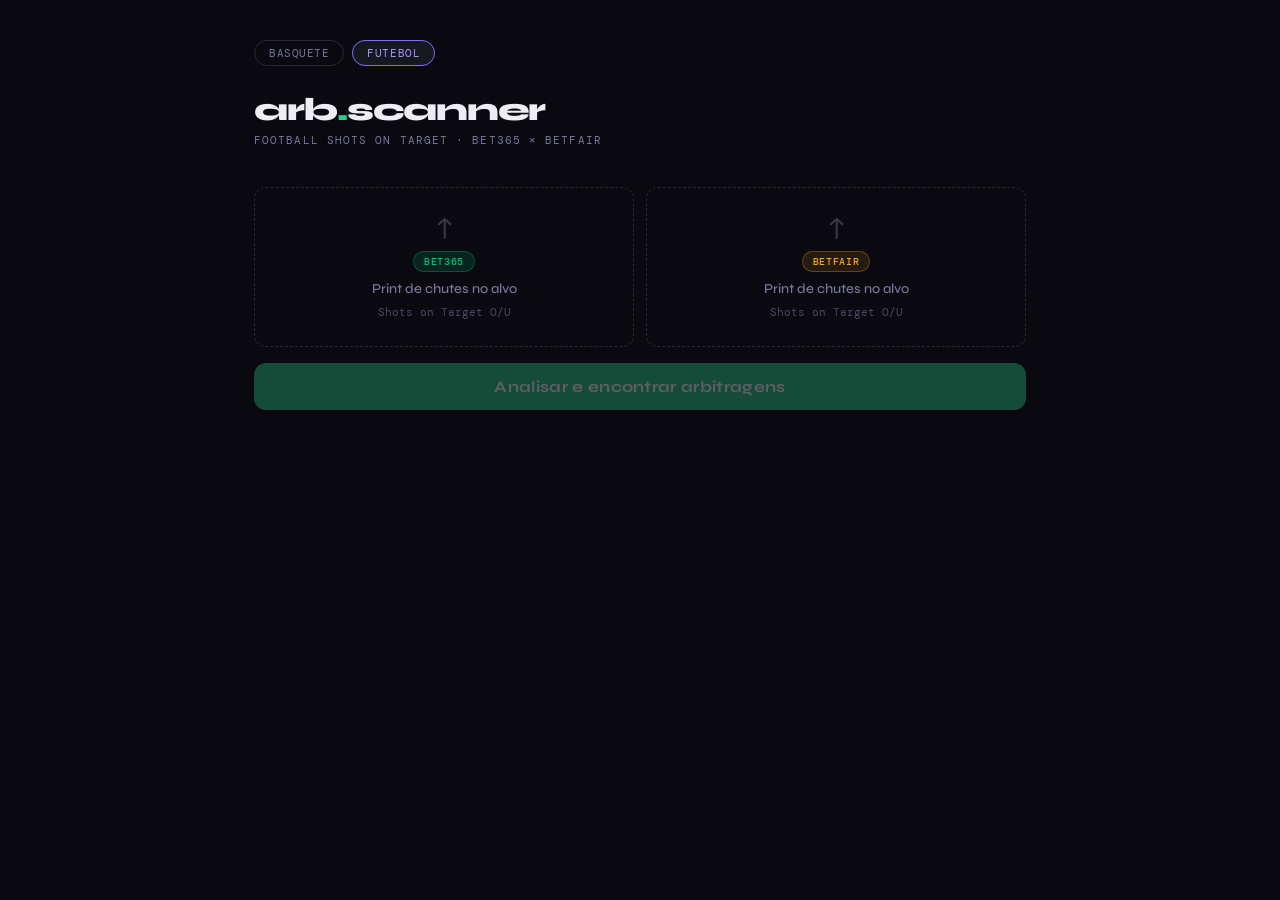
==== futebol.html @ d9d516a5 "football added" ====
<!DOCTYPE html>
<html lang="pt-BR">

<head>
    <meta charset="UTF-8">
    <meta name="viewport" content="width=device-width, initial-scale=1.0">
    <title>Arb Scanner — Futebol</title>
    <link
        href="https://fonts.googleapis.com/css2?family=DM+Mono:wght@400;500&family=Syne:wght@400;500;700;800&display=swap"
        rel="stylesheet">
    <style>
        :root {
            --bg: #09090f;
            --s1: #111118;
            --s2: #17171f;
            --s3: #1e1e28;
            --border: rgba(255, 255, 255, 0.07);
            --border2: rgba(255, 255, 255, 0.13);
            --text: #ededf5;
            --muted: #7878a0;
            --hint: #4a4a68;
            --purple: #7c6fff;
            --purple2: #a89aff;
            --green: #2dca8a;
            --green-bg: rgba(45, 202, 138, 0.07);
            --green-bd: rgba(45, 202, 138, 0.22);
            --red: #ff5566;
            --red-bg: rgba(255, 85, 102, 0.07);
            --red-bd: rgba(255, 85, 102, 0.22);
            --b365: #00c27a;
            --bf: #f5a623;
            --r: 12px;
            --r-sm: 8px;
        }

        * {
            box-sizing: border-box;
            margin: 0;
            padding: 0;
        }

        body {
            background: var(--bg);
            color: var(--text);
            font-family: 'Syne', sans-serif;
            min-height: 100vh;
        }

        body::before {
            content: '';
            position: fixed;
            inset: 0;
            background-image: linear-gradient(rgba(124, 111, 255, 0.025) 1px, transparent 1px), linear-gradient(90deg, rgba(124, 111, 255, 0.025) 1px, transparent 1px);
            background-size: 44px 44px;
            pointer-events: none;
            z-index: 0;
        }

        .wrap {
            max-width: 820px;
            margin: 0 auto;
            padding: 2.5rem 1.5rem 5rem;
            position: relative;
            z-index: 1;
        }

        header {
            margin-bottom: 2.5rem;
        }

        .nav {
            display: flex;
            gap: 8px;
            margin-bottom: 1.5rem;
        }

        .nav a {
            font-family: 'DM Mono', monospace;
            font-size: 0.68rem;
            padding: 5px 14px;
            border-radius: 99px;
            border: 1px solid var(--border2);
            color: var(--muted);
            text-decoration: none;
            letter-spacing: 0.05em;
            text-transform: uppercase;
            transition: all 0.15s;
        }

        .nav a:hover {
            border-color: rgba(255, 255, 255, 0.2);
            color: var(--text);
        }

        .nav a.active {
            background: var(--s2);
            border-color: var(--purple);
            color: var(--purple2);
        }

        .logo {
            font-size: 2rem;
            font-weight: 800;
            letter-spacing: -0.04em;
        }

        .logo em {
            color: #2dca8a;
            font-style: normal;
        }

        .logo-sub {
            font-family: 'DM Mono', monospace;
            font-size: 0.68rem;
            color: var(--muted);
            letter-spacing: 0.1em;
            text-transform: uppercase;
            margin-top: 4px;
        }

        .upload-section {
            display: grid;
            grid-template-columns: 1fr 1fr;
            gap: 12px;
            margin-bottom: 1rem;
        }

        .dz {
            border: 1.5px dashed var(--border2);
            border-radius: var(--r);
            padding: 1.5rem 1rem;
            text-align: center;
            cursor: pointer;
            min-height: 160px;
            display: flex;
            flex-direction: column;
            align-items: center;
            justify-content: center;
            gap: 8px;
            transition: all 0.15s;
        }

        .dz:hover {
            background: rgba(255, 255, 255, 0.02);
        }

        .dz.ready.b365z {
            border-style: solid;
            border-color: rgba(0, 194, 122, 0.4);
            background: rgba(0, 194, 122, 0.04);
        }

        .dz.ready.bfz {
            border-style: solid;
            border-color: rgba(245, 166, 35, 0.4);
            background: rgba(245, 166, 35, 0.04);
        }

        .dz input {
            display: none;
        }

        .dz-pill {
            font-family: 'DM Mono', monospace;
            font-size: 0.65rem;
            font-weight: 500;
            padding: 3px 10px;
            border-radius: 99px;
            letter-spacing: 0.06em;
            text-transform: uppercase;
        }

        .b365-pill {
            background: rgba(0, 194, 122, 0.15);
            color: var(--b365);
            border: 1px solid rgba(0, 194, 122, 0.3);
        }

        .bf-pill {
            background: rgba(245, 166, 35, 0.12);
            color: var(--bf);
            border: 1px solid rgba(245, 166, 35, 0.3);
        }

        .dz-lbl {
            font-size: 0.85rem;
            color: var(--muted);
            font-weight: 500;
        }

        .dz-sub {
            font-family: 'DM Mono', monospace;
            font-size: 0.68rem;
            color: var(--hint);
        }

        .dz-prev {
            width: 100%;
            max-height: 75px;
            object-fit: cover;
            border-radius: 6px;
            margin-top: 4px;
            opacity: 0.75;
        }

        .scan-btn {
            width: 100%;
            padding: 14px;
            background: #2dca8a;
            color: white;
            border: none;
            border-radius: var(--r);
            font-family: 'Syne', sans-serif;
            font-size: 1rem;
            font-weight: 700;
            cursor: pointer;
            transition: opacity 0.15s;
            margin-bottom: 1.5rem;
            letter-spacing: 0.02em;
        }

        .scan-btn:disabled {
            opacity: 0.35;
            cursor: not-allowed;
        }

        .scan-btn:hover:not(:disabled) {
            opacity: 0.88;
        }

        .status {
            border-radius: var(--r-sm);
            padding: 10px 16px;
            font-family: 'DM Mono', monospace;
            font-size: 0.78rem;
            margin-bottom: 1.5rem;
            display: flex;
            align-items: center;
            gap: 10px;
        }

        .status.loading {
            background: rgba(124, 111, 255, 0.1);
            border: 1px solid rgba(124, 111, 255, 0.2);
            color: var(--purple2);
        }

        .status.error {
            background: var(--red-bg);
            border: 1px solid var(--red-bd);
            color: var(--red);
        }

        .status.ok {
            background: var(--green-bg);
            border: 1px solid var(--green-bd);
            color: var(--green);
        }

        .spin {
            width: 14px;
            height: 14px;
            border: 2px solid rgba(124, 111, 255, 0.3);
            border-top-color: var(--purple);
            border-radius: 50%;
            animation: sp 0.7s linear infinite;
            flex-shrink: 0;
        }

        @keyframes sp {
            to {
                transform: rotate(360deg);
            }
        }

        .summary {
            display: grid;
            grid-template-columns: repeat(3, 1fr);
            gap: 10px;
            margin-bottom: 1.5rem;
        }

        .sm {
            background: var(--s1);
            border: 1px solid var(--border);
            border-radius: var(--r);
            padding: 1rem 1.25rem;
        }

        .sm-lbl {
            font-family: 'DM Mono', monospace;
            font-size: 0.62rem;
            color: var(--muted);
            letter-spacing: 0.07em;
            text-transform: uppercase;
            margin-bottom: 6px;
        }

        .sm-val {
            font-size: 1.75rem;
            font-weight: 800;
            letter-spacing: -0.03em;
        }

        .sm-val.g {
            color: var(--green);
        }

        .filters {
            display: flex;
            gap: 6px;
            margin-bottom: 1rem;
            flex-wrap: wrap;
        }

        .fb {
            font-family: 'DM Mono', monospace;
            font-size: 0.68rem;
            padding: 5px 12px;
            border-radius: 99px;
            border: 1px solid var(--border2);
            background: transparent;
            color: var(--muted);
            cursor: pointer;
            letter-spacing: 0.05em;
            text-transform: uppercase;
            transition: all 0.15s;
        }

        .fb:hover {
            border-color: rgba(255, 255, 255, 0.2);
            color: var(--text);
        }

        .fb.on {
            background: var(--s2);
            border-color: var(--purple);
            color: var(--purple2);
        }

        .pc {
            background: var(--s1);
            border: 1px solid var(--border);
            border-radius: var(--r);
            padding: 1.25rem;
            margin-bottom: 10px;
            animation: fu 0.3s ease both;
        }

        .pc.arb {
            border-color: var(--green-bd);
            background: linear-gradient(135deg, var(--s1), rgba(45, 202, 138, 0.03));
        }

        @keyframes fu {
            from {
                opacity: 0;
                transform: translateY(8px);
            }

            to {
                opacity: 1;
                transform: translateY(0);
            }
        }

        .pc-top {
            display: flex;
            align-items: center;
            gap: 12px;
            margin-bottom: 1rem;
        }

        .av {
            width: 38px;
            height: 38px;
            border-radius: 50%;
            background: var(--s3);
            border: 1px solid var(--border2);
            display: flex;
            align-items: center;
            justify-content: center;
            font-family: 'DM Mono', monospace;
            font-size: 0.68rem;
            font-weight: 700;
            color: var(--muted);
            flex-shrink: 0;
        }

        .pc-name {
            font-size: 0.95rem;
            font-weight: 700;
        }

        .pc-meta {
            font-family: 'DM Mono', monospace;
            font-size: 0.62rem;
            color: var(--muted);
            margin-top: 2px;
            letter-spacing: 0.04em;
        }

        .arb-badge {
            margin-left: auto;
            font-family: 'DM Mono', monospace;
            font-size: 0.62rem;
            font-weight: 500;
            padding: 4px 12px;
            border-radius: 99px;
            background: var(--green-bg);
            color: var(--green);
            border: 1px solid var(--green-bd);
            letter-spacing: 0.06em;
            text-transform: uppercase;
            white-space: nowrap;
        }

        .og {
            display: grid;
            grid-template-columns: 1fr 1fr;
            gap: 8px;
            margin-bottom: 10px;
        }

        .ob {
            background: var(--s2);
            border: 1px solid var(--border);
            border-radius: var(--r-sm);
            padding: 10px 12px;
        }

        .ob-src {
            font-family: 'DM Mono', monospace;
            font-size: 0.62rem;
            letter-spacing: 0.08em;
            text-transform: uppercase;
            margin-bottom: 8px;
            padding-bottom: 6px;
            border-bottom: 1px solid var(--border);
        }

        .ob-src.b {
            color: var(--b365);
        }

        .ob-src.f {
            color: var(--bf);
        }

        .ob-row {
            display: flex;
            justify-content: space-between;
            padding: 3px 0;
        }

        .ob-lbl {
            font-size: 0.75rem;
            color: var(--muted);
        }

        .ob-v {
            font-family: 'DM Mono', monospace;
            font-size: 0.88rem;
            font-weight: 500;
            color: var(--text);
        }

        .ob-v.best {
            color: var(--green);
        }

        .ms {
            display: flex;
            justify-content: space-between;
            align-items: center;
            padding: 8px 12px;
            border-radius: var(--r-sm);
            margin-bottom: 8px;
            font-family: 'DM Mono', monospace;
            font-size: 0.73rem;
        }

        .ms.y {
            background: var(--green-bg);
            border: 1px solid var(--green-bd);
            color: var(--green);
        }

        .ms.n {
            background: var(--s2);
            border: 1px solid var(--border);
            color: var(--muted);
        }

        .ms-v {
            font-weight: 500;
            font-size: 0.85rem;
        }

        .sb {
            background: rgba(45, 202, 138, 0.05);
            border: 1px solid var(--green-bd);
            border-radius: var(--r-sm);
            padding: 12px 14px;
        }

        .sb-t {
            font-family: 'DM Mono', monospace;
            font-size: 0.62rem;
            color: var(--green);
            letter-spacing: 0.07em;
            text-transform: uppercase;
            margin-bottom: 10px;
        }

        .sb-row {
            display: flex;
            align-items: center;
            gap: 10px;
        }

        .sb-row label {
            font-family: 'DM Mono', monospace;
            font-size: 0.72rem;
            color: var(--green);
            white-space: nowrap;
        }

        .sb-inp {
            width: 100px;
            background: rgba(0, 0, 0, 0.3);
            border: 1px solid var(--green-bd);
            border-radius: 6px;
            padding: 7px 10px;
            color: var(--text);
            font-family: 'DM Mono', monospace;
            font-size: 0.85rem;
            outline: none;
        }

        .sb-inp:focus {
            border-color: var(--green);
        }

        .sr {
            display: grid;
            grid-template-columns: repeat(3, 1fr);
            gap: 6px;
            margin-top: 10px;
        }

        .sri {
            background: rgba(0, 0, 0, 0.25);
            border-radius: 6px;
            padding: 8px 10px;
            text-align: center;
        }

        .sri-l {
            font-family: 'DM Mono', monospace;
            font-size: 0.58rem;
            color: rgba(45, 202, 138, 0.6);
            letter-spacing: 0.05em;
            text-transform: uppercase;
            margin-bottom: 4px;
        }

        .sri-v {
            font-family: 'DM Mono', monospace;
            font-size: 0.9rem;
            font-weight: 500;
            color: var(--green);
        }

        .no-data {
            font-family: 'DM Mono', monospace;
            font-size: 0.7rem;
            color: var(--muted);
            padding: 4px 0;
        }

        .reset-btn {
            width: 100%;
            padding: 11px;
            background: transparent;
            border: 1px solid var(--border2);
            border-radius: var(--r);
            color: var(--muted);
            font-family: 'Syne', sans-serif;
            font-size: 0.85rem;
            font-weight: 500;
            cursor: pointer;
            transition: all 0.2s;
            margin-top: 1rem;
        }

        .reset-btn:hover {
            border-color: rgba(255, 255, 255, 0.2);
            color: var(--text);
        }

        @media(max-width:560px) {
            .upload-section {
                grid-template-columns: 1fr;
            }

            .summary {
                grid-template-columns: 1fr 1fr;
            }

            .og {
                grid-template-columns: 1fr;
            }
        }
    </style>
</head>

<body>
    <div class="wrap">
        <header>
            <div class="nav">
                <a href="/index.html">Basquete</a>
                <a href="/futebol.html" class="active">Futebol</a>
            </div>
            <div class="logo">arb<em>.</em>scanner</div>
            <div class="logo-sub">Football shots on target · Bet365 × Betfair</div>
        </header>

        <div class="upload-section">
            <div class="dz b365z" id="dz-b365" onclick="document.getElementById('i-b365').click()">
                <input type="file" id="i-b365" accept="image/*" onchange="loadImg('b365',this)">
                <div style="font-size:1.8rem;opacity:0.2;line-height:1;">↑</div>
                <span class="dz-pill b365-pill">Bet365</span>
                <span class="dz-lbl" id="l-b365">Print de chutes no alvo</span>
                <span class="dz-sub">Shots on Target O/U</span>
            </div>
            <div class="dz bfz" id="dz-bf" onclick="document.getElementById('i-bf').click()">
                <input type="file" id="i-bf" accept="image/*" onchange="loadImg('bf',this)">
                <div style="font-size:1.8rem;opacity:0.2;line-height:1;">↑</div>
                <span class="dz-pill bf-pill">Betfair</span>
                <span class="dz-lbl" id="l-bf">Print de chutes no alvo</span>
                <span class="dz-sub">Shots on Target O/U</span>
            </div>
        </div>

        <button class="scan-btn" id="scanBtn" onclick="scan()" disabled>Analisar e encontrar arbitragens</button>
        <div id="statusArea"></div>
        <div id="resultsArea"></div>
    </div>

    <script>
        const imgs = { b365: null, bf: null };
        let players = [], activeFilter = 'all';

        function loadImg(casa, input) {
            const file = input.files[0];
            if (!file) return;
            const reader = new FileReader();
            reader.onload = e => {
                imgs[casa] = { data: e.target.result, mime: file.type || 'image/png' };
                const dz = document.getElementById('dz-' + casa);
                dz.classList.add('ready');
                document.getElementById('l-' + casa).textContent = file.name.length > 22 ? file.name.slice(0, 20) + '...' : file.name;
                const old = dz.querySelector('.dz-prev'); if (old) old.remove();
                const img = document.createElement('img'); img.className = 'dz-prev'; img.src = e.target.result;
                dz.appendChild(img); checkReady();
            };
            reader.readAsDataURL(file);
        }

        function checkReady() {
            document.getElementById('scanBtn').disabled = !(imgs.b365 && imgs.bf);
        }

        function b64(d) { return d.split(',')[1]; }

        function setStatus(type, msg) {
            const icon = type === 'loading' ? '<div class="spin"></div>' : `<span>${type === 'ok' ? '✓' : '✕'}</span>`;
            document.getElementById('statusArea').innerHTML = `<div class="status ${type}">${icon}<span>${msg}</span></div>`;
        }

        async function scan() {
            document.getElementById('scanBtn').disabled = true;
            document.getElementById('resultsArea').innerHTML = '';
            setStatus('loading', 'IA analisando os prints — aguarde...');
            try {
                const res = await fetch('/api/scan-football', {
                    method: 'POST',
                    headers: { 'Content-Type': 'application/json' },
                    body: JSON.stringify({
                        b365Image: b64(imgs.b365.data), b365Mime: imgs.b365.mime,
                        bfImage: b64(imgs.bf.data), bfMime: imgs.bf.mime
                    })
                });
                const data = await res.json();
                if (data.error) throw new Error(data.error);
                players = data.players.filter(p => p && p.name);
                const arbN = players.filter(p => calcArb(p)?.isArb).length;
                setStatus('ok', `${players.length} jogadores · ${arbN} arbitragem${arbN !== 1 ? 's' : ''} encontrada${arbN !== 1 ? 's' : ''}`);
                renderAll();
            } catch (e) {
                setStatus('error', 'Erro: ' + e.message);
                document.getElementById('scanBtn').disabled = false;
            }
        }

        function calcArb(p) {
            if (!p || !p.b365over || !p.b365under || !p.bfover || !p.bfunder) return null;
            const bo = Math.max(p.b365over, p.bfover);
            const bu = Math.max(p.b365under, p.bfunder);
            const m = 1 / bo + 1 / bu;
            return {
                bo, bu, m,
                oc: p.b365over >= p.bfover ? 'Bet365' : 'Betfair',
                uc: p.b365under >= p.bfunder ? 'Bet365' : 'Betfair',
                isArb: m < 1, pct: ((1 - m) * 100).toFixed(2), mpct: (m * 100).toFixed(1)
            };
        }

        function setFilter(f, btn) {
            activeFilter = f;
            document.querySelectorAll('.fb').forEach(b => b.classList.remove('on'));
            btn.classList.add('on'); renderList();
        }

        function renderAll() {
            const arbs = players.filter(p => calcArb(p)?.isArb);
            const best = arbs.length ? arbs.reduce((a, b) => { const ca = calcArb(a), cb = calcArb(b); if (!ca) return b; if (!cb) return a; return ca.m < cb.m ? a : b; }) : null;
            document.getElementById('resultsArea').innerHTML = `
    <div class="summary">
      <div class="sm"><div class="sm-lbl">Jogadores</div><div class="sm-val">${players.length}</div></div>
      <div class="sm"><div class="sm-lbl">Arbitragens</div><div class="sm-val g">${arbs.length}</div></div>
      <div class="sm"><div class="sm-lbl">Melhor</div><div class="sm-val" style="font-size:1.1rem;padding-top:6px;">${best ? best.name.split(' ').slice(-1)[0] : '—'}</div></div>
    </div>
    <div class="filters">
      <button class="fb on" onclick="setFilter('all',this)">Todos</button>
      <button class="fb" onclick="setFilter('arb',this)">Só arb</button>
    </div>
    <div id="plist"></div>
    <button class="reset-btn" onclick="resetAll()">↺ Novo scan</button>`;
            renderList();
        }

        function renderList() {
            const list = players.filter(p => {
                if (!p) return false;
                if (activeFilter === 'arb') return calcArb(p)?.isArb;
                return true;
            });
            window._L = list;
            document.getElementById('plist').innerHTML = list.map((p, i) => card(p, i)).join('');
            list.forEach((p, i) => { if (calcArb(p)?.isArb) updStake(i, 200); });
        }

        function card(p, i) {
            if (!p) return '';
            const a = calcArb(p);
            const ini = (p.name || '??').split(' ').map(w => w[0]).join('').slice(0, 2).toUpperCase();
            const noData = !p.bfover || !p.b365over;
            let body = noData
                ? `<div class="no-data">Betfair sem odds para este jogador — rola a página e manda novo print.</div>`
                : `<div class="og">
        <div class="ob"><div class="ob-src b">Bet365</div>
          <div class="ob-row"><span class="ob-lbl">Over ${p.linha}</span><span class="ob-v ${p.b365over >= (p.bfover || 0) ? 'best' : ''}">${p.b365over?.toFixed(2)}</span></div>
          <div class="ob-row"><span class="ob-lbl">Under ${p.linha}</span><span class="ob-v ${p.b365under >= (p.bfunder || 0) ? 'best' : ''}">${p.b365under?.toFixed(2)}</span></div>
        </div>
        <div class="ob"><div class="ob-src f">Betfair</div>
          <div class="ob-row"><span class="ob-lbl">Over ${p.linha}</span><span class="ob-v ${(p.bfover || 0) > p.b365over ? 'best' : ''}">${p.bfover?.toFixed(2) ?? '—'}</span></div>
          <div class="ob-row"><span class="ob-lbl">Under ${p.linha}</span><span class="ob-v ${(p.bfunder || 0) > p.b365under ? 'best' : ''}">${p.bfunder?.toFixed(2) ?? '—'}</span></div>
        </div>
      </div>
      <div class="ms ${a && a.isArb ? 'y' : 'n'}">
        <span>${a && a.isArb ? `✓ Arb ${a.pct}% — over ${a.oc} · under ${a.uc}` : `✗ Sem arb · margem ${a ? a.mpct : '—'}%`}</span>
        <span class="ms-v">${a ? a.mpct : '—'}%</span>
      </div>
      ${a && a.isArb ? `<div class="sb">
        <div class="sb-t">Quanto apostar</div>
        <div class="sb-row"><label>Total R$</label>
          <input class="sb-inp" type="number" value="200" min="10" step="10" id="si${i}" oninput="updStake(${i},this.value)"/>
        </div>
        <div class="sr" id="sr${i}"></div>
      </div>`: ''}`;
            return `<div class="pc ${a && a.isArb ? 'arb' : ''}" style="animation-delay:${i * 0.04}s">
    <div class="pc-top">
      <div class="av">${ini}</div>
      <div>
        <div class="pc-name">${p.name || '?'}</div>
        <div class="pc-meta">${p.team || ''} · ${p.league || ''} · ${p.linha || '?'} SOT</div>
      </div>
      ${a && a.isArb ? '<span class="arb-badge">arb found</span>' : ''}
    </div>${body}</div>`;
        }

        function updStake(i, total) {
            const p = window._L?.[i]; if (!p) return;
            const a = calcArb(p); if (!a || !a.isArb) return;
            const t = parseFloat(total) || 200;
            const s1 = t * (1 / a.bo) / a.m, s2 = t - s1;
            const r1 = s1 * a.bo - t, r2 = s2 * a.bu - t;
            const el = document.getElementById('sr' + i); if (!el) return;
            el.innerHTML = `
    <div class="sri"><div class="sri-l">${a.oc} over</div><div class="sri-v">R$ ${s1.toFixed(2)}</div></div>
    <div class="sri"><div class="sri-l">${a.uc} under</div><div class="sri-v">R$ ${s2.toFixed(2)}</div></div>
    <div class="sri"><div class="sri-l">Lucro mín.</div><div class="sri-v">R$ ${Math.min(r1, r2).toFixed(2)}</div></div>`;
        }

        function resetAll() {
            imgs.b365 = null; imgs.bf = null; players = [];
            ['b365', 'bf'].forEach(c => {
                const dz = document.getElementById('dz-' + c);
                dz.classList.remove('ready');
                const prev = dz.querySelector('.dz-prev'); if (prev) prev.remove();
                document.getElementById('l-' + c).textContent = 'Print de chutes no alvo';
                document.getElementById('i-' + c).value = '';
            });
            document.getElementById('scanBtn').disabled = true;
            document.getElementById('statusArea').innerHTML = '';
            document.getElementById('resultsArea').innerHTML = '';
        }
    </script>
</body>

</html>
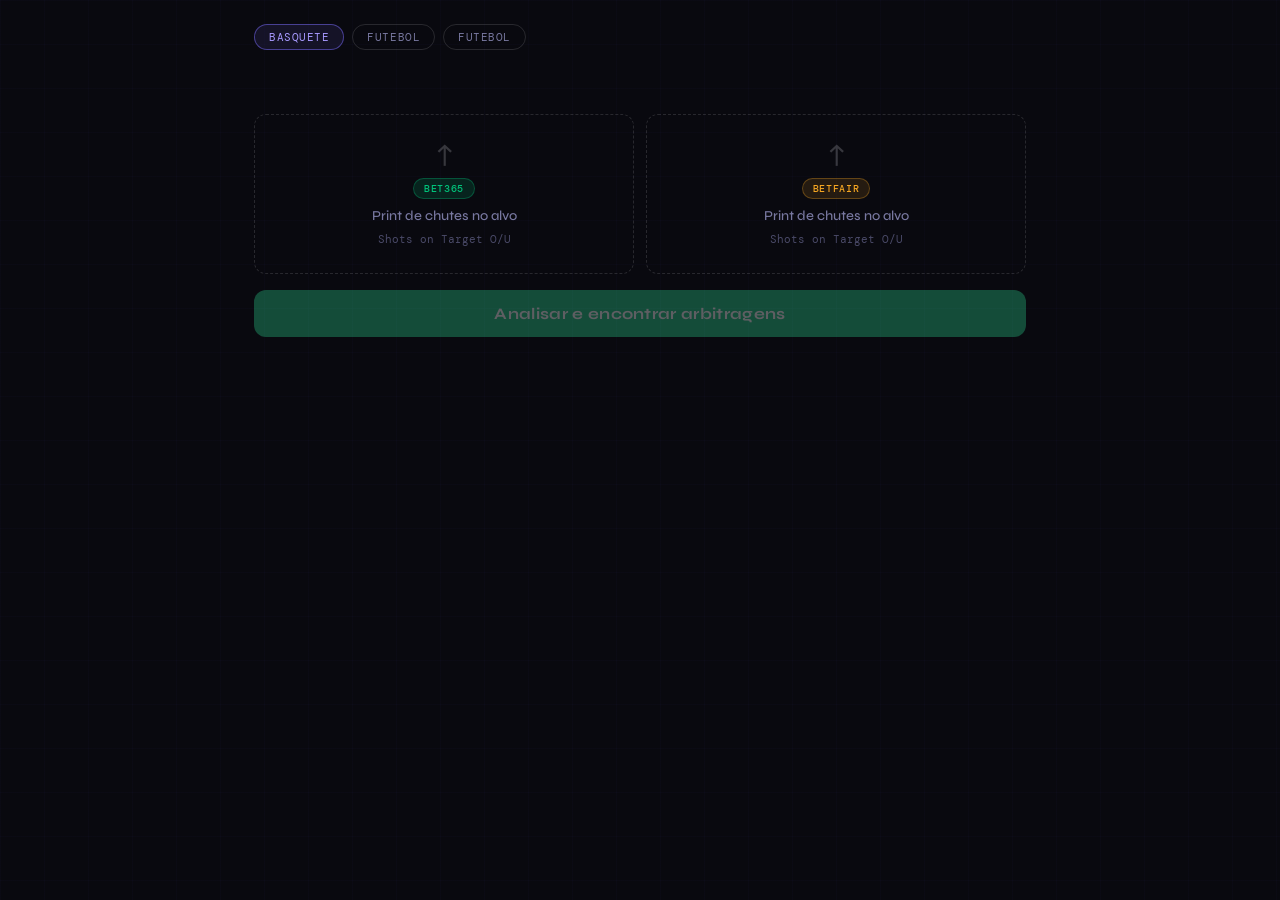
==== commit 0ffa05e0: "jfhjg" ====
--- a/futebol.html
+++ b/futebol.html
@@ -616,15 +616,18 @@
 </head>
 
 <body>
+    <div style="max-width:820px;margin:0 auto;padding:1.5rem 1.5rem 0;position:relative;z-index:1;">
+        <div style="display:flex;gap:8px;margin-bottom:1.5rem;">
+            <a href="/index.html"
+                style="font-family:'DM Mono',monospace;font-size:0.68rem;padding:5px 14px;border-radius:99px;border:1px solid rgba(124,111,255,0.5);background:rgba(124,111,255,0.1);color:#a89aff;text-decoration:none;letter-spacing:0.05em;text-transform:uppercase;">Basquete</a>
+            <a href="/futebol.html"
+                style="font-family:'DM Mono',monospace;font-size:0.68rem;padding:5px 14px;border-radius:99px;border:1px solid rgba(255,255,255,0.13);color:#7878a0;text-decoration:none;letter-spacing:0.05em;text-transform:uppercase;">Futebol</a>
+            <a href="/mlb.html"
+                style="font-family:'DM Mono',monospace;font-size:0.68rem;padding:5px 14px;border-radius:99px;border:1px solid rgba(255,255,255,0.13);color:#7878a0;text-decoration:none;letter-spacing:0.05em;text-transform:uppercase;">Futebol</a>
+        </div>
+    </div>
     <div class="wrap">
-        <header>
-            <div class="nav">
-                <a href="/index.html">Basquete</a>
-                <a href="/futebol.html" class="active">Futebol</a>
-            </div>
-            <div class="logo">arb<em>.</em>scanner</div>
-            <div class="logo-sub">Football shots on target · Bet365 × Betfair</div>
-        </header>
+
 
         <div class="upload-section">
             <div class="dz b365z" id="dz-b365" onclick="document.getElementById('i-b365').click()">
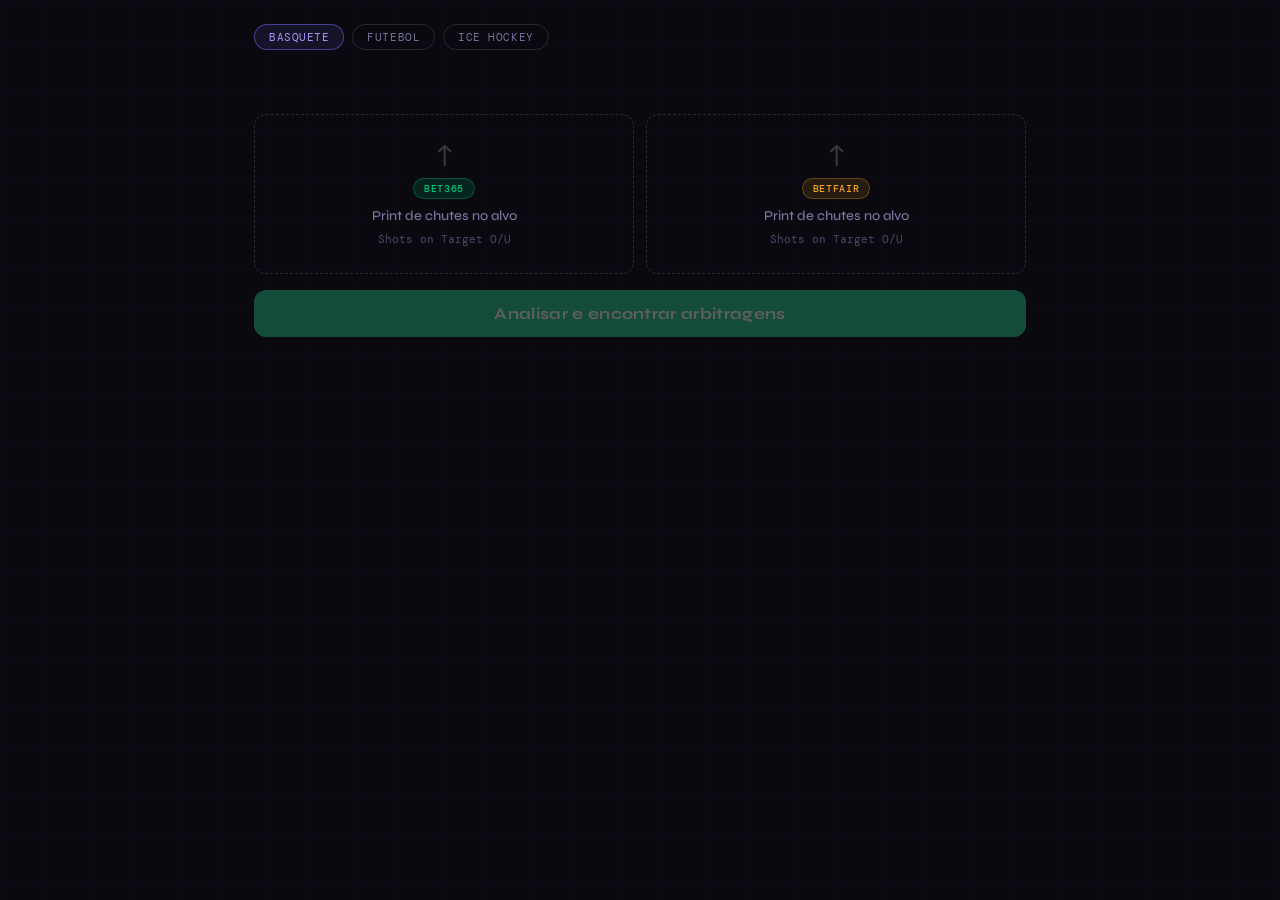
==== commit 7bf56dc2: "fasda" ====
--- a/futebol.html
+++ b/futebol.html
@@ -623,7 +623,8 @@
             <a href="/futebol.html"
                 style="font-family:'DM Mono',monospace;font-size:0.68rem;padding:5px 14px;border-radius:99px;border:1px solid rgba(255,255,255,0.13);color:#7878a0;text-decoration:none;letter-spacing:0.05em;text-transform:uppercase;">Futebol</a>
             <a href="/mlb.html"
-                style="font-family:'DM Mono',monospace;font-size:0.68rem;padding:5px 14px;border-radius:99px;border:1px solid rgba(255,255,255,0.13);color:#7878a0;text-decoration:none;letter-spacing:0.05em;text-transform:uppercase;">Futebol</a>
+                style="font-family:'DM Mono',monospace;font-size:0.68rem;padding:5px 14px;border-radius:99px;border:1px solid rgba(255,255,255,0.13);color:#7878a0;text-decoration:none;letter-spacing:0.05em;text-transform:uppercase;">Ice
+                Hockey</a>
         </div>
     </div>
     <div class="wrap">
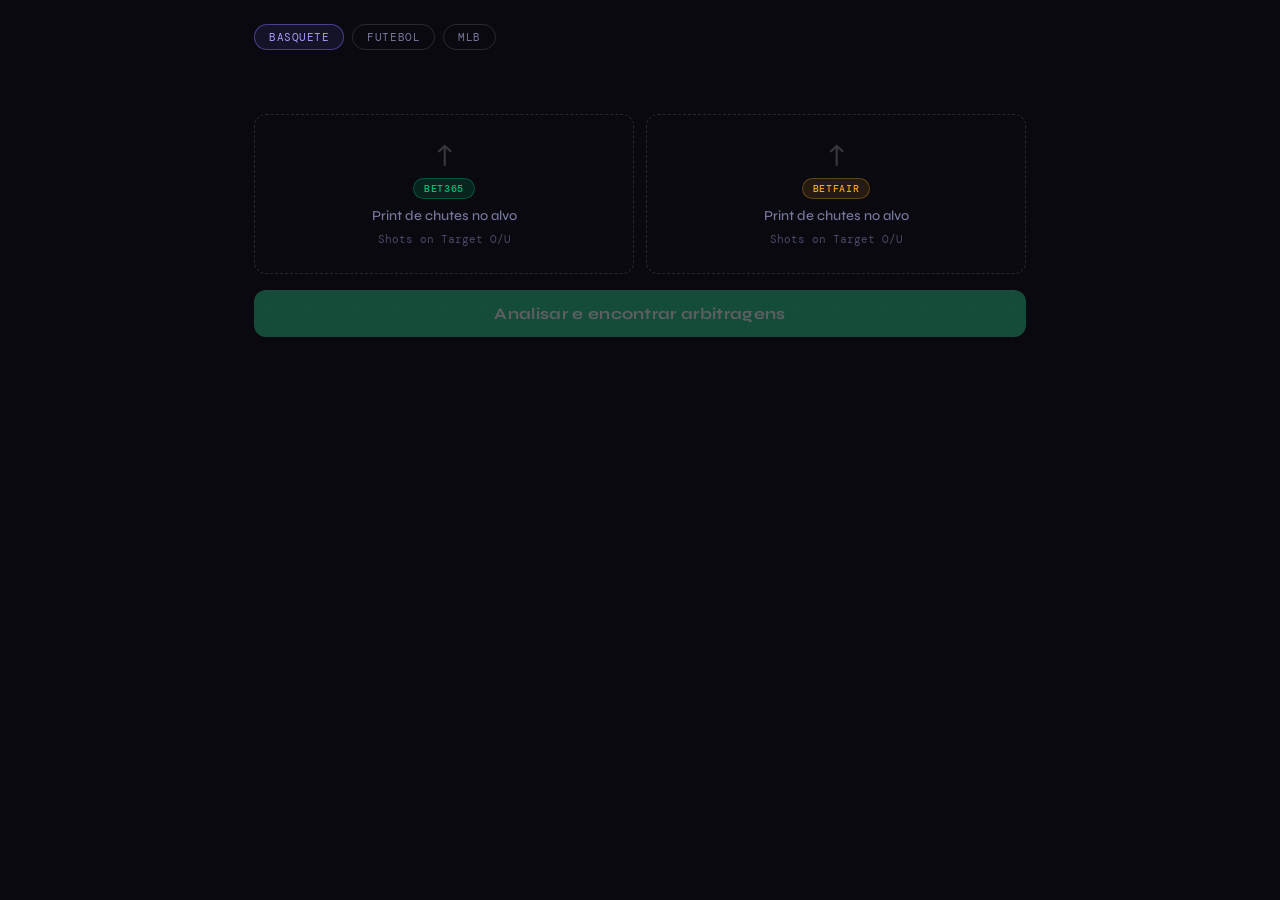
==== commit b2a7b160: "ICE hockey changed to MLB" ====
--- a/futebol.html
+++ b/futebol.html
@@ -623,8 +623,7 @@
             <a href="/futebol.html"
                 style="font-family:'DM Mono',monospace;font-size:0.68rem;padding:5px 14px;border-radius:99px;border:1px solid rgba(255,255,255,0.13);color:#7878a0;text-decoration:none;letter-spacing:0.05em;text-transform:uppercase;">Futebol</a>
             <a href="/mlb.html"
-                style="font-family:'DM Mono',monospace;font-size:0.68rem;padding:5px 14px;border-radius:99px;border:1px solid rgba(255,255,255,0.13);color:#7878a0;text-decoration:none;letter-spacing:0.05em;text-transform:uppercase;">Ice
-                Hockey</a>
+                style="font-family:'DM Mono',monospace;font-size:0.68rem;padding:5px 14px;border-radius:99px;border:1px solid rgba(255,255,255,0.13);color:#7878a0;text-decoration:none;letter-spacing:0.05em;text-transform:uppercase;">MLB</a>
         </div>
     </div>
     <div class="wrap">
